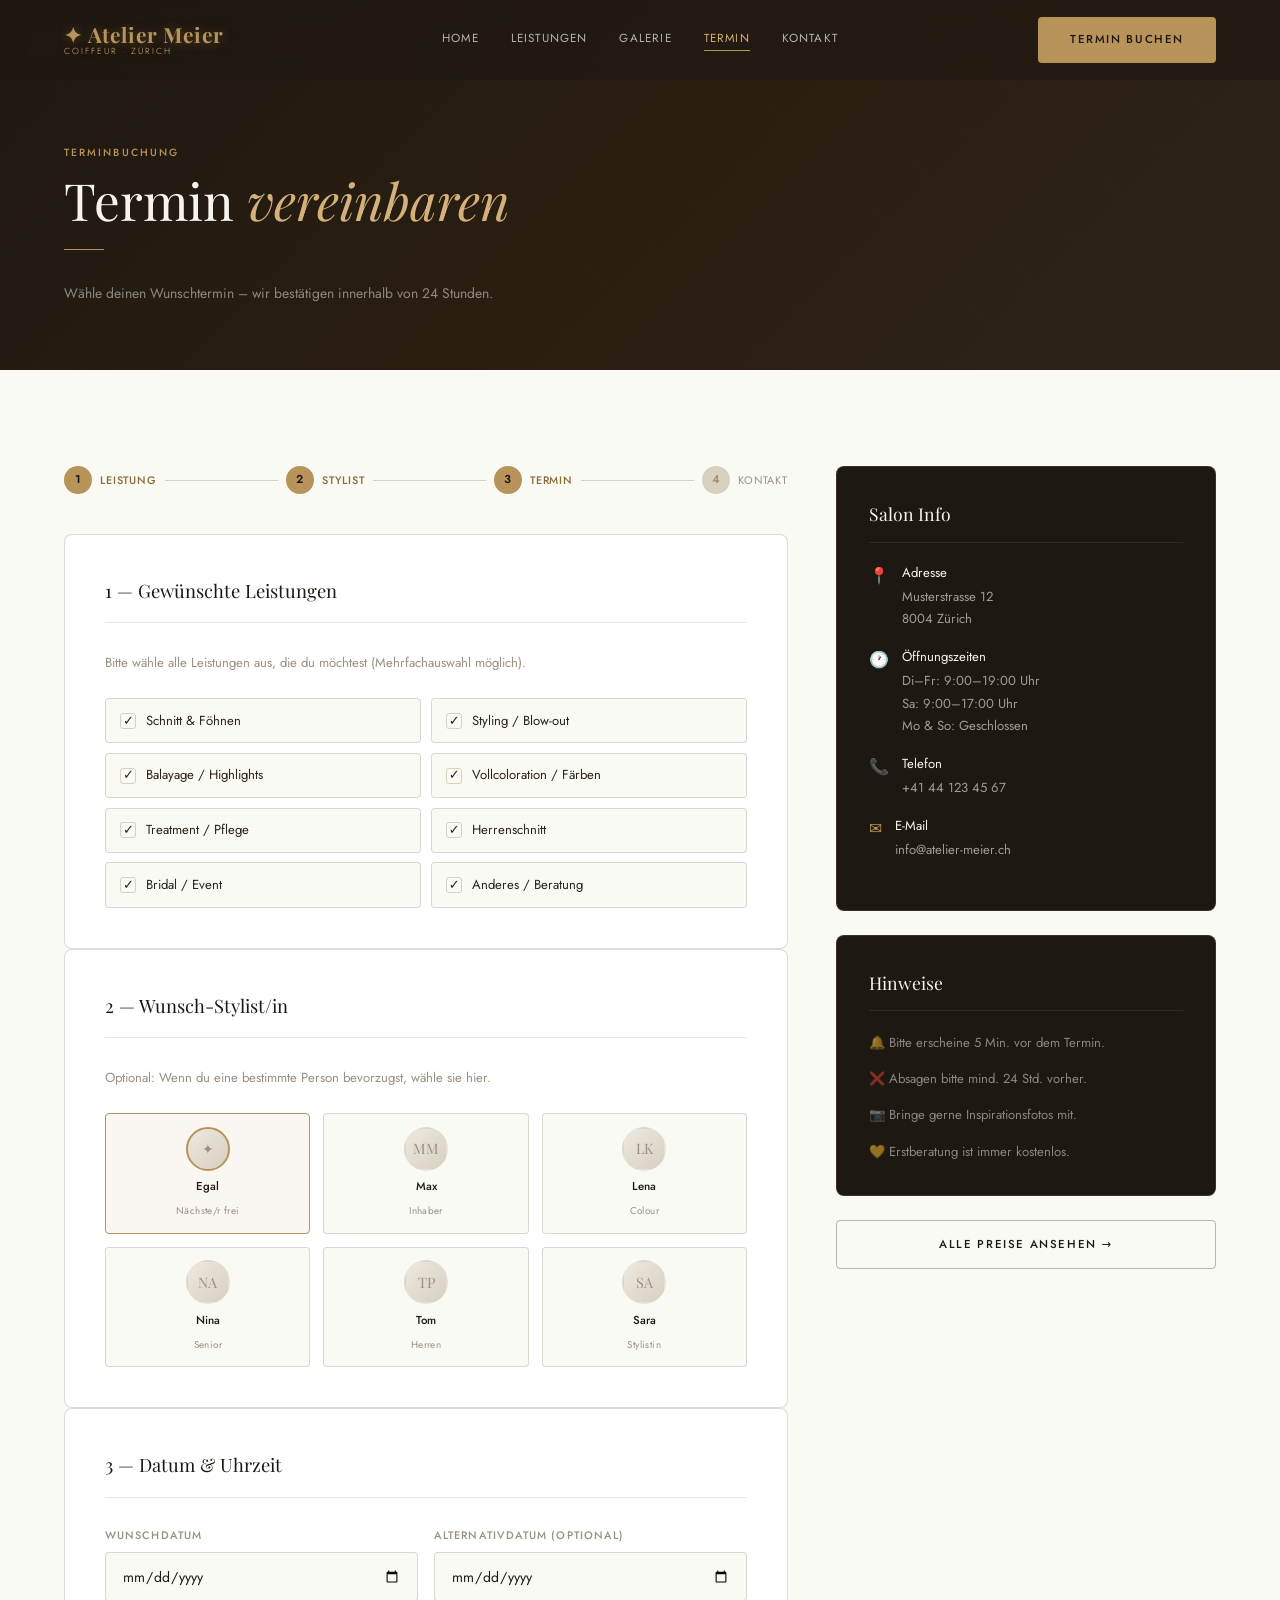
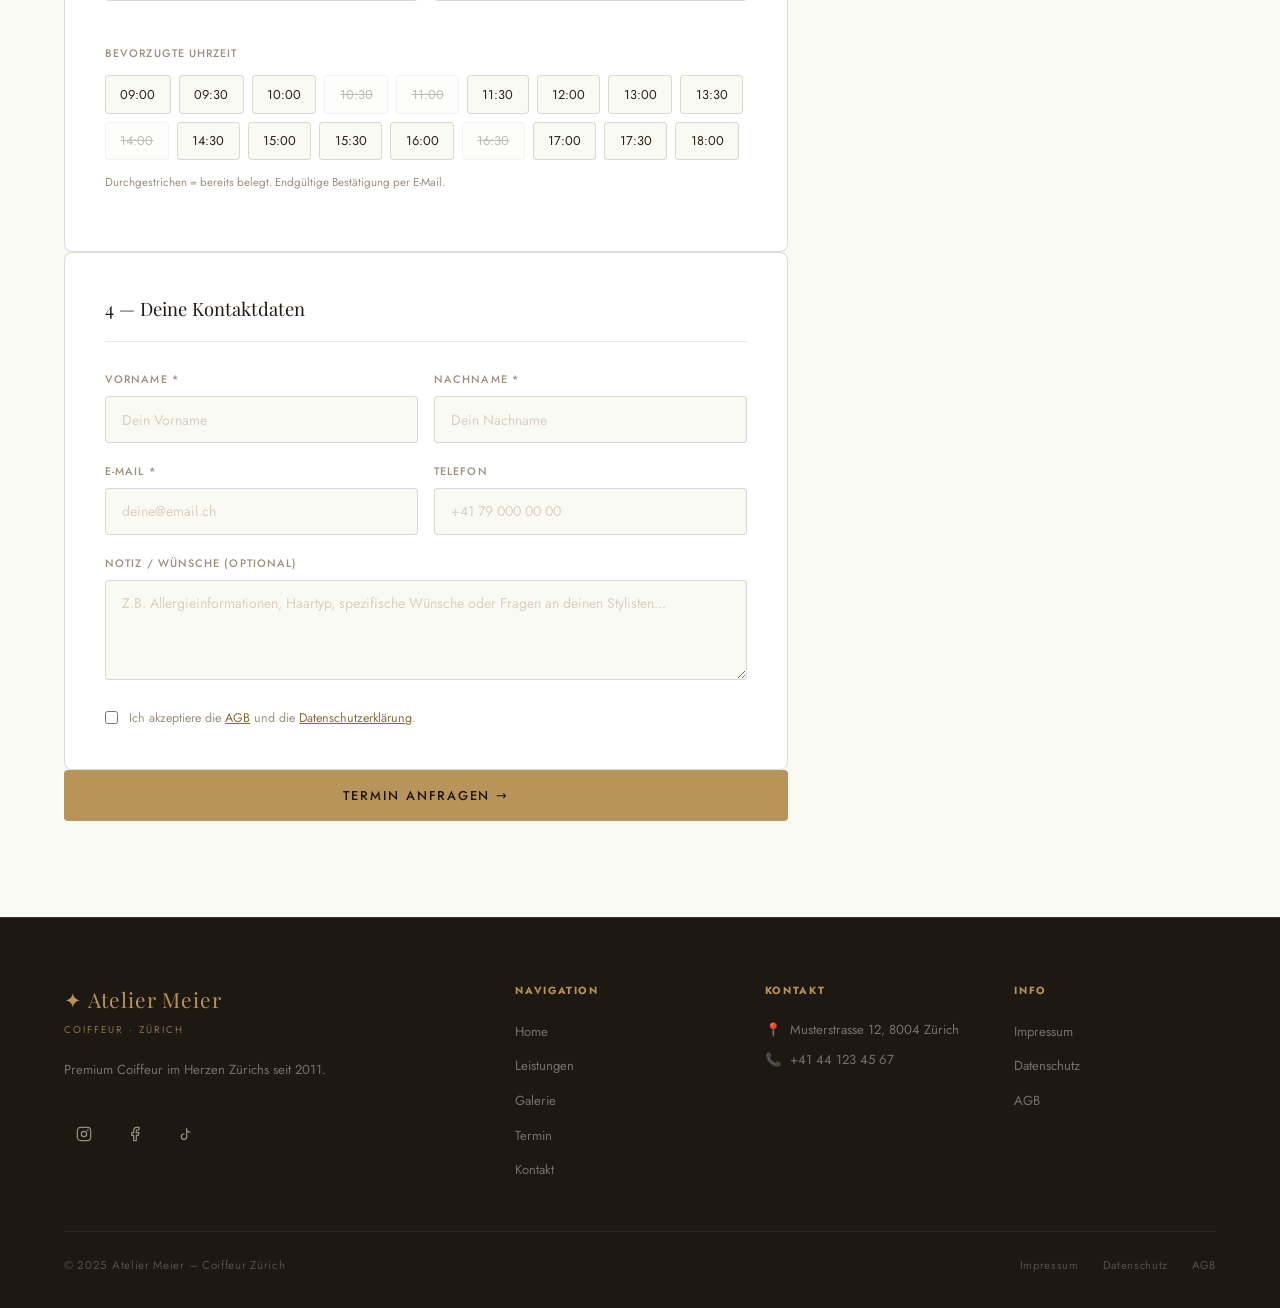
==== buchen.html @ 00f323e2 "Add files via upload" ====
<!DOCTYPE html>
<html lang="de">
<head>
  <meta charset="UTF-8">
  <meta name="viewport" content="width=device-width, initial-scale=1.0">
  <title>Termin buchen — Atelier Meier Zürich</title>
  <link href="https://fonts.googleapis.com/css2?family=Playfair+Display:ital,wght@0,400;0,600;1,400&family=Jost:wght@300;400;500;600&display=swap" rel="stylesheet">
  <link rel="stylesheet" href="style.css">
  <style>
    .page-hero {
      background: linear-gradient(135deg, var(--espresso), #2a1e10, var(--espresso-mid));
      padding: calc(var(--header-h) + 4rem) 5% 4rem;
      position: relative; overflow: hidden;
    }
    .page-hero::before { content:''; position:absolute; inset:0; background:repeating-linear-gradient(45deg,transparent,transparent 60px,rgba(184,147,90,0.02) 61px); }
    .page-hero-content { position:relative; z-index:1; }

    /* Time slots */
    .time-slots { display: flex; flex-wrap: wrap; gap: 0.5rem; }
    .time-slot { position: relative; }
    .time-slot input { position: absolute; opacity: 0; width: 0; }
    .time-slot-label {
      display: block; padding: 0.45rem 0.9rem;
      border: 1px solid var(--border-dark);
      border-radius: var(--radius); cursor: pointer;
      font-size: 0.8rem; color: var(--espresso-mid);
      background: var(--offwhite); transition: all 0.2s;
      font-family: var(--sans);
    }
    .time-slot input:checked + .time-slot-label {
      background: var(--espresso); color: var(--cream); border-color: var(--espresso);
    }
    .time-slot-label:hover { border-color: var(--gold); }
    .time-slot.unavailable .time-slot-label {
      opacity: 0.3; cursor: not-allowed; text-decoration: line-through;
    }

    /* Progress steps */
    .booking-steps {
      display: flex; align-items: center; gap: 0; margin-bottom: 2.5rem;
    }
    .step { display: flex; align-items: center; gap: 0.5rem; }
    .step-num {
      width: 28px; height: 28px; border-radius: 50%;
      background: var(--sand); color: var(--taupe);
      font-size: 0.72rem; font-weight: 600;
      display: flex; align-items: center; justify-content: center;
      font-family: var(--sans); flex-shrink: 0;
      transition: all 0.3s;
    }
    .step.active .step-num { background: var(--gold); color: var(--espresso); }
    .step.done .step-num { background: var(--espresso); color: var(--cream); }
    .step-label { font-size: 0.68rem; letter-spacing: 0.08em; text-transform: uppercase; color: var(--taupe); }
    .step.active .step-label { color: var(--gold-dark); font-weight: 500; }
    .step-line { flex: 1; height: 1px; background: var(--sand); margin: 0 0.5rem; }

    /* Success state */
    #booking-success {
      display: none;
      background: var(--espresso);
      border: 1px solid rgba(184,147,90,0.3);
      border-radius: var(--radius-lg);
      padding: 3rem 2.5rem; text-align: center;
      margin-top: 2rem;
    }
  </style>
</head>
<body>

<header class="header">
  <a href="index.html" class="nav-logo">✦ Atelier Meier<span>Coiffeur · Zürich</span></a>
  <nav class="nav-links">
    <a href="index.html">Home</a>
    <a href="produkte.html">Leistungen</a>
    <a href="galerie.html">Galerie</a>
    <a href="buchen.html" class="active">Termin</a>
    <a href="kontakt.html">Kontakt</a>
  </nav>
  <div class="nav-right">
    <a href="buchen.html" class="btn btn-gold">Termin buchen</a>
    <button class="hamburger"><span></span><span></span><span></span></button>
  </div>
</header>
<nav class="mobile-nav">
  <a href="index.html">Home</a><a href="produkte.html">Leistungen</a>
  <a href="galerie.html">Galerie</a><a href="buchen.html">Termin</a><a href="kontakt.html">Kontakt</a>
</nav>

<!-- Hero -->
<div class="page-hero">
  <div class="page-hero-content">
    <span class="label">Terminbuchung</span>
    <h1 class="section-title light" style="font-size:clamp(2rem,5vw,3.2rem);">Termin <em>vereinbaren</em></h1>
    <div class="divider-gold"></div>
    <p style="color:rgba(247,244,239,0.5);font-size:0.87rem;max-width:440px;">Wähle deinen Wunschtermin – wir bestätigen innerhalb von 24 Stunden.</p>
  </div>
</div>

<section class="section">
  <div class="booking-layout">

    <!-- FORM -->
    <div>
      <!-- Steps -->
      <div class="booking-steps fade-up">
        <div class="step active">
          <span class="step-num">1</span>
          <span class="step-label">Leistung</span>
        </div>
        <div class="step-line"></div>
        <div class="step active">
          <span class="step-num">2</span>
          <span class="step-label">Stylist</span>
        </div>
        <div class="step-line"></div>
        <div class="step active">
          <span class="step-num">3</span>
          <span class="step-label">Termin</span>
        </div>
        <div class="step-line"></div>
        <div class="step">
          <span class="step-num">4</span>
          <span class="step-label">Kontakt</span>
        </div>
      </div>

      <form id="booking-form">

        <!-- 1. Leistung -->
        <div class="booking-form-section fade-up">
          <h3>1 — Gewünschte Leistungen</h3>
          <p style="font-size:0.82rem;color:var(--taupe);margin-bottom:1.5rem;">Bitte wähle alle Leistungen aus, die du möchtest (Mehrfachauswahl möglich).</p>
          <div class="service-checkboxes">
            <div class="service-check-item">
              <input type="checkbox" id="svc-schnitt" name="service" value="Schnitt & Föhnen">
              <label class="service-check-label" for="svc-schnitt">
                <span class="check-icon">✓</span> Schnitt & Föhnen
              </label>
            </div>
            <div class="service-check-item">
              <input type="checkbox" id="svc-styling" name="service" value="Styling">
              <label class="service-check-label" for="svc-styling">
                <span class="check-icon">✓</span> Styling / Blow-out
              </label>
            </div>
            <div class="service-check-item">
              <input type="checkbox" id="svc-balayage" name="service" value="Balayage">
              <label class="service-check-label" for="svc-balayage">
                <span class="check-icon">✓</span> Balayage / Highlights
              </label>
            </div>
            <div class="service-check-item">
              <input type="checkbox" id="svc-farben" name="service" value="Färben">
              <label class="service-check-label" for="svc-farben">
                <span class="check-icon">✓</span> Vollcoloration / Färben
              </label>
            </div>
            <div class="service-check-item">
              <input type="checkbox" id="svc-treatment" name="service" value="Treatment">
              <label class="service-check-label" for="svc-treatment">
                <span class="check-icon">✓</span> Treatment / Pflege
              </label>
            </div>
            <div class="service-check-item">
              <input type="checkbox" id="svc-herren" name="service" value="Herrenschnitt">
              <label class="service-check-label" for="svc-herren">
                <span class="check-icon">✓</span> Herrenschnitt
              </label>
            </div>
            <div class="service-check-item">
              <input type="checkbox" id="svc-bridal" name="service" value="Bridal">
              <label class="service-check-label" for="svc-bridal">
                <span class="check-icon">✓</span> Bridal / Event
              </label>
            </div>
            <div class="service-check-item">
              <input type="checkbox" id="svc-other" name="service" value="Anderes">
              <label class="service-check-label" for="svc-other">
                <span class="check-icon">✓</span> Anderes / Beratung
              </label>
            </div>
          </div>
        </div>

        <!-- 2. Stylist -->
        <div class="booking-form-section fade-up">
          <h3>2 — Wunsch-Stylist/in</h3>
          <p style="font-size:0.82rem;color:var(--taupe);margin-bottom:1.5rem;">Optional: Wenn du eine bestimmte Person bevorzugst, wähle sie hier.</p>
          <div class="stylist-grid">
            <div class="stylist-pick">
              <input type="radio" name="stylist" id="sty-any" value="Egal" checked>
              <label class="stylist-pick-label" for="sty-any">
                <div class="stylist-pick-av">✦</div>
                <span class="stylist-pick-name">Egal</span>
                <span class="stylist-pick-spec">Nächste/r frei</span>
              </label>
            </div>
            <div class="stylist-pick">
              <input type="radio" name="stylist" id="sty-max" value="Max Mustermann">
              <label class="stylist-pick-label" for="sty-max">
                <div class="stylist-pick-av">MM</div>
                <span class="stylist-pick-name">Max</span>
                <span class="stylist-pick-spec">Inhaber</span>
              </label>
            </div>
            <div class="stylist-pick">
              <input type="radio" name="stylist" id="sty-lena" value="Lena Koch">
              <label class="stylist-pick-label" for="sty-lena">
                <div class="stylist-pick-av">LK</div>
                <span class="stylist-pick-name">Lena</span>
                <span class="stylist-pick-spec">Colour</span>
              </label>
            </div>
            <div class="stylist-pick">
              <input type="radio" name="stylist" id="sty-nina" value="Nina Ammann">
              <label class="stylist-pick-label" for="sty-nina">
                <div class="stylist-pick-av">NA</div>
                <span class="stylist-pick-name">Nina</span>
                <span class="stylist-pick-spec">Senior</span>
              </label>
            </div>
            <div class="stylist-pick">
              <input type="radio" name="stylist" id="sty-tom" value="Tom Pfister">
              <label class="stylist-pick-label" for="sty-tom">
                <div class="stylist-pick-av">TP</div>
                <span class="stylist-pick-name">Tom</span>
                <span class="stylist-pick-spec">Herren</span>
              </label>
            </div>
            <div class="stylist-pick">
              <input type="radio" name="stylist" id="sty-sara" value="Sara Aslan">
              <label class="stylist-pick-label" for="sty-sara">
                <div class="stylist-pick-av">SA</div>
                <span class="stylist-pick-name">Sara</span>
                <span class="stylist-pick-spec">Stylistin</span>
              </label>
            </div>
          </div>
        </div>

        <!-- 3. Datum & Zeit -->
        <div class="booking-form-section fade-up">
          <h3>3 — Datum & Uhrzeit</h3>
          <div class="form-row" style="margin-bottom:1.5rem;">
            <div class="form-group">
              <label class="form-label">Wunschdatum</label>
              <input type="date" class="form-input" id="booking-date" name="date" required>
            </div>
            <div class="form-group">
              <label class="form-label">Alternativdatum (optional)</label>
              <input type="date" class="form-input" name="date-alt">
            </div>
          </div>
          <div class="form-group">
            <label class="form-label" style="margin-bottom:0.8rem;">Bevorzugte Uhrzeit</label>
            <div class="time-slots">
              <div class="time-slot"><input type="radio" name="time" id="t1" value="09:00"><label class="time-slot-label" for="t1">09:00</label></div>
              <div class="time-slot"><input type="radio" name="time" id="t2" value="09:30"><label class="time-slot-label" for="t2">09:30</label></div>
              <div class="time-slot"><input type="radio" name="time" id="t3" value="10:00"><label class="time-slot-label" for="t3">10:00</label></div>
              <div class="time-slot unavailable"><input type="radio" name="time" id="t4" value="10:30" disabled><label class="time-slot-label" for="t4">10:30</label></div>
              <div class="time-slot unavailable"><input type="radio" name="time" id="t5" value="11:00" disabled><label class="time-slot-label" for="t5">11:00</label></div>
              <div class="time-slot"><input type="radio" name="time" id="t6" value="11:30"><label class="time-slot-label" for="t6">11:30</label></div>
              <div class="time-slot"><input type="radio" name="time" id="t7" value="12:00"><label class="time-slot-label" for="t7">12:00</label></div>
              <div class="time-slot"><input type="radio" name="time" id="t8" value="13:00"><label class="time-slot-label" for="t8">13:00</label></div>
              <div class="time-slot"><input type="radio" name="time" id="t9" value="13:30"><label class="time-slot-label" for="t9">13:30</label></div>
              <div class="time-slot unavailable"><input type="radio" name="time" id="t10" value="14:00" disabled><label class="time-slot-label" for="t10">14:00</label></div>
              <div class="time-slot"><input type="radio" name="time" id="t11" value="14:30"><label class="time-slot-label" for="t11">14:30</label></div>
              <div class="time-slot"><input type="radio" name="time" id="t12" value="15:00"><label class="time-slot-label" for="t12">15:00</label></div>
              <div class="time-slot"><input type="radio" name="time" id="t13" value="15:30"><label class="time-slot-label" for="t13">15:30</label></div>
              <div class="time-slot"><input type="radio" name="time" id="t14" value="16:00"><label class="time-slot-label" for="t14">16:00</label></div>
              <div class="time-slot unavailable"><input type="radio" name="time" id="t15" value="16:30" disabled><label class="time-slot-label" for="t15">16:30</label></div>
              <div class="time-slot"><input type="radio" name="time" id="t16" value="17:00"><label class="time-slot-label" for="t16">17:00</label></div>
              <div class="time-slot"><input type="radio" name="time" id="t17" value="17:30"><label class="time-slot-label" for="t17">17:30</label></div>
              <div class="time-slot"><input type="radio" name="time" id="t18" value="18:00"><label class="time-slot-label" for="t18">18:00</label></div>
            </div>
            <p style="font-size:0.72rem;color:var(--taupe);margin-top:0.8rem;">Durchgestrichen = bereits belegt. Endgültige Bestätigung per E-Mail.</p>
          </div>
        </div>

        <!-- 4. Kontakt -->
        <div class="booking-form-section fade-up">
          <h3>4 — Deine Kontaktdaten</h3>
          <div class="form-row">
            <div class="form-group">
              <label class="form-label">Vorname *</label>
              <input type="text" class="form-input" name="firstname" placeholder="Dein Vorname" required>
            </div>
            <div class="form-group">
              <label class="form-label">Nachname *</label>
              <input type="text" class="form-input" name="lastname" placeholder="Dein Nachname" required>
            </div>
          </div>
          <div class="form-row">
            <div class="form-group">
              <label class="form-label">E-Mail *</label>
              <input type="email" class="form-input" id="checkout-email" name="email" placeholder="deine@email.ch" required>
            </div>
            <div class="form-group">
              <label class="form-label">Telefon</label>
              <input type="tel" class="form-input" name="phone" placeholder="+41 79 000 00 00">
            </div>
          </div>
          <div class="form-group">
            <label class="form-label">Notiz / Wünsche (optional)</label>
            <textarea class="form-textarea" name="note" placeholder="Z.B. Allergieinformationen, Haartyp, spezifische Wünsche oder Fragen an deinen Stylisten..."></textarea>
          </div>
          <div style="display:flex;align-items:flex-start;gap:0.7rem;margin-top:0.5rem;">
            <input type="checkbox" id="agb" name="agb" style="margin-top:3px;accent-color:var(--gold);flex-shrink:0;" required>
            <label for="agb" style="font-size:0.78rem;color:var(--taupe);cursor:pointer;">Ich akzeptiere die <a href="#" style="color:var(--gold-dark);text-decoration:underline;">AGB</a> und die <a href="#" style="color:var(--gold-dark);text-decoration:underline;">Datenschutzerklärung</a>.</label>
          </div>
        </div>

        <button type="submit" class="btn btn-gold" style="width:100%;justify-content:center;padding:1rem;font-size:0.8rem;border-radius:var(--radius);">
          Termin anfragen →
        </button>

      </form>

      <!-- Success -->
      <div id="booking-success">
        <div style="font-size:2.5rem;margin-bottom:1.2rem;color:var(--gold);">✦</div>
        <h3 style="font-family:var(--serif);font-size:1.5rem;color:var(--cream);font-weight:400;margin-bottom:0.8rem;">Anfrage gesendet!</h3>
        <p style="font-size:0.88rem;color:rgba(247,244,239,0.55);line-height:1.8;max-width:420px;margin:0 auto 1.5rem;">Vielen Dank für deine Terminanfrage. Wir melden uns innerhalb von 24 Stunden per E-Mail mit einer Bestätigung.</p>
        <a href="index.html" class="btn btn-gold" style="margin:0 auto;">Zurück zur Startseite</a>
      </div>
    </div>

    <!-- SIDEBAR -->
    <div class="booking-sidebar">
      <div class="booking-info-card">
        <h4>Salon Info</h4>
        <div class="info-row">
          <span class="info-row-icon">📍</span>
          <div class="info-row-text">
            <strong>Adresse</strong>
            Musterstrasse 12<br>8004 Zürich
          </div>
        </div>
        <div class="info-row">
          <span class="info-row-icon">🕐</span>
          <div class="info-row-text">
            <strong>Öffnungszeiten</strong>
            Di–Fr: 9:00–19:00 Uhr<br>
            Sa: 9:00–17:00 Uhr<br>
            Mo & So: Geschlossen
          </div>
        </div>
        <div class="info-row">
          <span class="info-row-icon">📞</span>
          <div class="info-row-text">
            <strong>Telefon</strong>
            +41 44 123 45 67
          </div>
        </div>
        <div class="info-row">
          <span class="info-row-icon">✉</span>
          <div class="info-row-text">
            <strong>E-Mail</strong>
            info@atelier-meier.ch
          </div>
        </div>
      </div>

      <div class="booking-info-card">
        <h4>Hinweise</h4>
        <div style="font-size:0.82rem;color:rgba(247,244,239,0.5);line-height:1.8;display:flex;flex-direction:column;gap:0.8rem;">
          <div>🔔 Bitte erscheine 5 Min. vor dem Termin.</div>
          <div>❌ Absagen bitte mind. 24 Std. vorher.</div>
          <div>📷 Bringe gerne Inspirationsfotos mit.</div>
          <div>💛 Erstberatung ist immer kostenlos.</div>
        </div>
      </div>

      <a href="produkte.html" class="btn btn-outline-dark" style="width:100%;justify-content:center;">Alle Preise ansehen →</a>
    </div>
  </div>
</section>

<footer class="footer">
  <div class="footer-grid">
    <div class="footer-brand">
      <span class="footer-brand-name">✦ Atelier Meier</span>
      <span class="footer-brand-sub">Coiffeur · Zürich</span>
      <p>Premium Coiffeur im Herzen Zürichs seit 2011.</p>
      <div class="social-row">
        <a href="https://www.instagram.com/" target="_blank" rel="noopener" aria-label="Instagram" class="social-icon-btn"><svg viewBox="0 0 24 24" stroke="currentColor" fill="none" stroke-width="1.8" stroke-linecap="round" stroke-linejoin="round" width="16" height="16"><rect x="2" y="2" width="20" height="20" rx="5"/><circle cx="12" cy="12" r="4"/><circle cx="17.5" cy="6.5" r="0.5" fill="currentColor"/></svg></a>
        <a href="https://www.facebook.com/" target="_blank" rel="noopener" aria-label="Facebook" class="social-icon-btn"><svg viewBox="0 0 24 24" stroke="currentColor" fill="none" stroke-width="1.8" stroke-linecap="round" stroke-linejoin="round" width="16" height="16"><path d="M18 2h-3a5 5 0 0 0-5 5v3H7v4h3v8h4v-8h3l1-4h-4V7a1 1 0 0 1 1-1h3z"/></svg></a>
        <a href="https://www.tiktok.com/" target="_blank" rel="noopener" aria-label="TikTok" class="social-icon-btn"><svg viewBox="0 0 24 24" stroke="currentColor" fill="none" stroke-width="1.8" stroke-linecap="round" stroke-linejoin="round" width="16" height="16"><path d="M9 12a4 4 0 1 0 4 4V4a5 5 0 0 0 5 5"/></svg></a>
      </div>
    </div>
    <div class="footer-col"><h4>Navigation</h4><ul><li><a href="index.html">Home</a></li><li><a href="produkte.html">Leistungen</a></li><li><a href="galerie.html">Galerie</a></li><li><a href="buchen.html">Termin</a></li><li><a href="kontakt.html">Kontakt</a></li></ul></div>
    <div class="footer-col"><h4>Kontakt</h4><div class="footer-contact-line"><span>📍</span><span>Musterstrasse 12, 8004 Zürich</span></div><div class="footer-contact-line"><span>📞</span><span>+41 44 123 45 67</span></div></div>
    <div class="footer-col"><h4>Info</h4><ul><li><a href="#">Impressum</a></li><li><a href="#">Datenschutz</a></li><li><a href="#">AGB</a></li></ul></div>
  </div>
  <div class="footer-bottom">
    <p>© 2025 Atelier Meier – Coiffeur Zürich</p>
    <div class="footer-bottom-links"><a href="#">Impressum</a><a href="#">Datenschutz</a><a href="#">AGB</a></div>
  </div>
</footer>

<script src="script.js"></script>
</body>
</html>
---- style.css ----
/* ============================================================
   COIFFEUR ZÜRICH — style.css
   Farben & Werte im :root ändern!
   ============================================================ */

:root {
  /* ── FARBEN ── */
  --cream:        #F7F4EF;
  --cream-dark:   #EDE8DF;
  --sand:         #D8D0C0;
  --taupe:        #9A9080;
  --espresso:     #1E1812;
  --espresso-mid: #2C2318;
  --gold:         #B8935A;
  --gold-light:   #D4B07A;
  --gold-dark:    #8A6B38;
  --offwhite:     #FAFAF5;
  --white:        #FFFFFF;
  --black:        #111111;

  /* ── TYPOGRAFIE ── */
  --serif:        'Playfair Display', Georgia, serif;
  --sans:         'Jost', system-ui, sans-serif;
  --script:       'Cormorant Garamond', Georgia, serif;

  /* ── LAYOUT ── */
  --header-h:     80px;
  --radius:       4px;
  --radius-lg:    8px;
  --transition:   0.3s ease;

  /* ── BORDER ── */
  --border-light: rgba(255,255,255,0.18);
  --border-dark:  rgba(30,24,18,0.15);
  --border-gold:  rgba(184,147,90,0.4);
}

/* ── RESET ── */
*, *::before, *::after { box-sizing: border-box; margin: 0; padding: 0; }
html { scroll-behavior: smooth; font-size: 16px; }
body {
  background: var(--offwhite);
  color: var(--espresso);
  font-family: var(--sans);
  font-size: 0.95rem;
  line-height: 1.7;
  overflow-x: hidden;
}
a { color: inherit; text-decoration: none; }
img { max-width: 100%; display: block; object-fit: cover; }
button { cursor: pointer; font-family: var(--sans); border: none; }
ul { list-style: none; }

/* ── SCROLLBAR ── */
::-webkit-scrollbar { width: 5px; }
::-webkit-scrollbar-track { background: var(--cream); }
::-webkit-scrollbar-thumb { background: var(--gold); }

/* ============================================================
   TYPOGRAPHY HELPERS
   ============================================================ */
.label {
  font-size: 0.65rem;
  letter-spacing: 0.2em;
  text-transform: uppercase;
  font-weight: 500;
  color: var(--gold);
  display: block;
  margin-bottom: 0.6rem;
}
.section-title {
  font-family: var(--serif);
  font-size: clamp(1.9rem, 4vw, 3rem);
  font-weight: 400;
  line-height: 1.15;
  color: var(--espresso);
  margin-bottom: 1rem;
}
.section-title em { font-style: italic; color: var(--gold-dark); }
.section-title.light { color: var(--cream); }
.section-title.light em { color: var(--gold-light); }
.divider-gold {
  width: 40px; height: 1px;
  background: var(--gold);
  margin: 1.2rem 0 2rem;
}
.divider-gold.center { margin: 1.2rem auto 2rem; }

/* ============================================================
   BUTTONS
   ============================================================ */
.btn {
  display: inline-flex; align-items: center; gap: 0.5rem;
  font-family: var(--sans); font-size: 0.72rem;
  letter-spacing: 0.14em; text-transform: uppercase;
  font-weight: 500; padding: 0.85rem 2rem;
  border-radius: var(--radius);
  transition: all var(--transition); cursor: pointer;
}
.btn-gold {
  background: var(--gold); color: var(--espresso); border: none;
}
.btn-gold:hover { background: var(--gold-light); transform: translateY(-2px); box-shadow: 0 8px 24px rgba(184,147,90,0.3); }

.btn-outline-light {
  background: transparent; color: var(--cream);
  border: 1px solid var(--border-light);
}
.btn-outline-light:hover { border-color: var(--gold-light); color: var(--gold-light); }

.btn-outline-dark {
  background: transparent; color: var(--espresso);
  border: 1px solid rgba(30,24,18,0.3);
}
.btn-outline-dark:hover { border-color: var(--gold); color: var(--gold-dark); }

.btn-dark {
  background: var(--espresso); color: var(--cream); border: none;
}
.btn-dark:hover { background: var(--espresso-mid); transform: translateY(-2px); }

/* ============================================================
   HEADER / NAV
   ============================================================ */
.header {
  position: fixed; top: 0; left: 0; right: 0;
  height: var(--header-h);
  z-index: 1000;
  display: flex; align-items: center; justify-content: space-between;
  padding: 0 5%;
  transition: background 0.4s, box-shadow 0.4s;
}
.header.scrolled {
  background: rgba(250,250,245,0.96);
  backdrop-filter: blur(16px);
  box-shadow: 0 1px 0 var(--border-dark);
}
.header.dark-bg { background: rgba(30,24,18,0.6); backdrop-filter: blur(12px); }
.header.dark-bg.scrolled { background: rgba(20,16,10,0.96); }

.nav-logo {
  font-family: var(--serif);
  font-size: 1.3rem;
  font-weight: 700;
  color: var(--gold);
  letter-spacing: 0.04em;
  line-height: 1;
  text-shadow: 0 1px 12px rgba(184,147,90,0.4);
  flex-shrink: 0;
}
.nav-logo span { display: block; font-size: 0.55rem; letter-spacing: 0.22em; text-transform: uppercase; color: var(--gold-light); font-family: var(--sans); font-weight: 300; margin-top: 2px; }

.nav-links {
  display: flex; align-items: center; gap: 2rem;
  position: absolute; left: 50%; transform: translateX(-50%);
}
.nav-links a {
  font-size: 0.73rem; letter-spacing: 0.1em; text-transform: uppercase;
  color: var(--cream); opacity: 0.7;
  transition: opacity 0.2s, color 0.2s;
  position: relative; padding-bottom: 3px;
}
.nav-links a::after {
  content: ''; position: absolute; bottom: 0; left: 0;
  width: 0; height: 1px; background: var(--gold);
  transition: width 0.3s;
}
.nav-links a:hover, .nav-links a.active { opacity: 1; color: var(--gold-light); }
.nav-links a:hover::after, .nav-links a.active::after { width: 100%; }
.header.scrolled .nav-links a { color: var(--espresso); }
.header.scrolled .nav-links a:hover { color: var(--gold-dark); }

.nav-right { display: flex; align-items: center; gap: 0.8rem; flex-shrink: 0; }

.hamburger {
  display: none; flex-direction: column; gap: 5px;
  background: none; border: none; padding: 4px; cursor: pointer;
}
.hamburger span { display: block; width: 22px; height: 1.5px; background: var(--cream); border-radius: 2px; transition: all 0.3s; }
.header.scrolled .hamburger span { background: var(--espresso); }

/* Mobile nav */
.mobile-nav {
  display: none;
  position: fixed; top: var(--header-h); left: 0; right: 0;
  background: rgba(20,16,10,0.98);
  backdrop-filter: blur(20px);
  padding: 2rem 5%;
  z-index: 999;
  border-bottom: 1px solid var(--border-gold);
}
.mobile-nav.open { display: flex; flex-direction: column; gap: 1.2rem; }
.mobile-nav a { font-size: 1rem; letter-spacing: 0.08em; color: var(--cream); opacity: 0.8; padding: 0.4rem 0; border-bottom: 1px solid rgba(255,255,255,0.06); }
.mobile-nav a:hover { color: var(--gold-light); opacity: 1; }

/* ============================================================
   HERO
   ============================================================ */
.hero {
  position: relative; min-height: 100vh;
  display: flex; align-items: center;
  overflow: hidden;
}
.hero-bg {
  position: absolute; inset: 0;
  background: linear-gradient(135deg, #0d0a06 0%, #2a1e10 40%, #1a1208 100%);
}
/* Simulated hero image with gradient texture */
.hero-bg::before {
  content: '';
  position: absolute; inset: 0;
  background:
    radial-gradient(ellipse 80% 60% at 70% 50%, rgba(184,147,90,0.08) 0%, transparent 60%),
    repeating-linear-gradient(45deg, transparent, transparent 60px, rgba(184,147,90,0.015) 61px),
    repeating-linear-gradient(-45deg, transparent, transparent 60px, rgba(255,255,255,0.01) 61px);
}
.hero-bg::after {
  content: '';
  position: absolute; inset: 0;
  background: linear-gradient(to right, rgba(13,10,6,0.92) 45%, rgba(13,10,6,0.3) 100%);
}
.hero-img-accent {
  position: absolute; right: 0; top: 0; bottom: 0; width: 55%;
  background: linear-gradient(160deg, #2a1e10 0%, #3d2b18 50%, #1a1208 100%);
  clip-path: polygon(8% 0, 100% 0, 100% 100%, 0% 100%);
  opacity: 0.6;
}
.hero-img-placeholder {
  position: absolute; right: 5%; top: 50%; transform: translateY(-50%);
  width: 38%; aspect-ratio: 3/4;
  border: 1px solid var(--border-gold);
  display: flex; align-items: center; justify-content: center;
  flex-direction: column; gap: 0.8rem;
  color: rgba(184,147,90,0.4);
  font-family: var(--serif); font-size: 0.8rem;
  letter-spacing: 0.08em;
  font-style: italic;
}
.hero-img-placeholder::before {
  content: '';
  position: absolute; inset: 8px;
  border: 1px solid rgba(184,147,90,0.12);
}

.hero-content {
  position: relative; z-index: 2;
  padding: calc(var(--header-h) + 2rem) 5% 5rem;
  max-width: 640px;
}
.hero-eyebrow {
  display: inline-flex; align-items: center; gap: 0.8rem;
  font-size: 0.65rem; letter-spacing: 0.2em; text-transform: uppercase;
  color: var(--gold); margin-bottom: 1.8rem;
}
.hero-eyebrow::before { content: ''; width: 30px; height: 1px; background: var(--gold); }
.hero h1 {
  font-family: var(--serif); font-size: clamp(2.8rem, 6vw, 5rem);
  color: var(--cream); font-weight: 400; line-height: 1.08;
  margin-bottom: 1.2rem;
}
.hero h1 em { font-style: italic; color: var(--gold-light); display: block; }
.hero-sub {
  font-size: 0.9rem; color: rgba(247,244,239,0.55);
  max-width: 420px; margin-bottom: 2.5rem; line-height: 1.8;
  font-weight: 300;
}
.hero-ctas { display: flex; gap: 1rem; flex-wrap: wrap; margin-bottom: 3.5rem; }
.hero-bar {
  display: flex; gap: 3rem; padding-top: 2.5rem;
  border-top: 1px solid rgba(255,255,255,0.08);
}
.hero-stat-num {
  font-family: var(--serif); font-size: 2rem; color: var(--cream);
  display: block; line-height: 1;
}
.hero-stat-label {
  font-size: 0.65rem; letter-spacing: 0.14em; text-transform: uppercase;
  color: rgba(247,244,239,0.35); margin-top: 0.3rem; display: block;
}

/* Scroll indicator */
.scroll-hint {
  position: absolute; bottom: 2.5rem; left: 50%; transform: translateX(-50%);
  display: flex; flex-direction: column; align-items: center; gap: 0.5rem;
  color: rgba(247,244,239,0.25); font-size: 0.62rem; letter-spacing: 0.16em;
  text-transform: uppercase; z-index: 2;
}
.scroll-line { width: 1px; height: 44px; background: linear-gradient(to bottom, rgba(184,147,90,0.6), transparent); }

/* ============================================================
   SECTION WRAPPER
   ============================================================ */
.section { padding: 6rem 5%; }
.section.bg-cream { background: var(--cream); }
.section.bg-dark { background: var(--espresso); }
.section.bg-espresso-mid { background: var(--espresso-mid); }

/* ============================================================
   BESTSELLER / BEFORE-AFTER
   ============================================================ */
.bestseller-grid {
  display: grid;
  grid-template-columns: repeat(auto-fill, minmax(300px, 1fr));
  gap: 2rem;
  margin-top: 3rem;
}
.style-card {
  position: relative; overflow: hidden;
  border-radius: var(--radius-lg);
  cursor: pointer;
  border: 1px solid var(--border-dark);
}
.style-card:hover { box-shadow: 0 20px 60px rgba(0,0,0,0.2); }
.style-card-img {
  aspect-ratio: 3/4;
  position: relative; overflow: hidden;
}
/* Before/After effect */
.before-after {
  position: relative; overflow: hidden;
  aspect-ratio: 3/4;
}
.after-layer {
  position: absolute; inset: 0;
  background: linear-gradient(160deg, #2a1e10, #3d2b18, #1a1208);
  display: flex; align-items: center; justify-content: center;
  transition: opacity 0.5s ease;
}
.before-layer {
  position: absolute; inset: 0;
  background: linear-gradient(160deg, #c8bfb2, #ddd8d0, #b0a898);
  display: flex; align-items: center; justify-content: center;
  opacity: 0;
  transition: opacity 0.5s ease;
}
.style-card:hover .before-layer { opacity: 1; }
.style-card:hover .after-layer { opacity: 0; }
.ba-label {
  position: absolute; top: 0.75rem;
  font-size: 0.6rem; letter-spacing: 0.14em; text-transform: uppercase;
  padding: 0.25rem 0.65rem; font-weight: 600;
}
.ba-label.after { left: 0.75rem; background: var(--espresso); color: var(--gold-light); }
.ba-label.before { right: 0.75rem; background: var(--cream); color: var(--espresso); opacity: 0; transition: opacity 0.4s; }
.style-card:hover .ba-label.before { opacity: 1; }
.style-card:hover .ba-label.after { opacity: 0; }
.ba-img-text { font-family: var(--serif); font-size: 0.75rem; letter-spacing: 0.08em; font-style: italic; text-align: center; padding: 1rem; }
.after-layer .ba-img-text { color: rgba(184,147,90,0.5); }
.before-layer .ba-img-text { color: rgba(30,24,18,0.4); }

.style-card-body { padding: 1.3rem 1.4rem 1.5rem; background: var(--white); }
.style-badge {
  font-size: 0.6rem; letter-spacing: 0.12em; text-transform: uppercase;
  background: var(--gold); color: var(--espresso);
  padding: 0.18rem 0.65rem; display: inline-block;
  margin-bottom: 0.7rem; font-weight: 600;
  border-radius: var(--radius);
}
.style-name {
  font-family: var(--serif); font-size: 1.1rem; font-weight: 400;
  color: var(--espresso); margin-bottom: 0.4rem;
}
.style-desc { font-size: 0.8rem; color: var(--taupe); line-height: 1.6; margin-bottom: 1rem; }
.style-price {
  font-family: var(--serif); font-size: 1.2rem;
  color: var(--gold-dark); display: block;
}
.hover-hint {
  position: absolute; bottom: 0; left: 0; right: 0;
  padding: 0.6rem; background: var(--espresso);
  text-align: center; font-size: 0.62rem; letter-spacing: 0.12em;
  text-transform: uppercase; color: var(--gold-light);
  transform: translateY(100%); transition: transform 0.3s;
}
.style-card:hover .hover-hint { transform: translateY(0); }

/* ============================================================
   PRODUCT PAGE - CAROUSELS
   ============================================================ */
.carousel-section { margin-bottom: 4rem; }
.carousel-header { display: flex; align-items: flex-end; justify-content: space-between; margin-bottom: 2rem; flex-wrap: wrap; gap: 1rem; }
.carousel-track-wrap { overflow: hidden; }
.carousel-track {
  display: flex; gap: 1.5rem;
  transition: transform 0.5s cubic-bezier(0.4, 0, 0.2, 1);
}
.carousel-card {
  flex: 0 0 280px;
  border-radius: var(--radius-lg);
  overflow: hidden;
  border: 1px solid var(--border-dark);
  background: var(--white);
  transition: transform 0.3s, box-shadow 0.3s;
}
.carousel-card:hover { transform: translateY(-4px); box-shadow: 0 16px 40px rgba(0,0,0,0.12); }
.cc-img {
  aspect-ratio: 4/5; position: relative; overflow: hidden;
}
.cc-after { width: 100%; height: 100%; display: flex; align-items: center; justify-content: center; transition: opacity 0.4s; }
.cc-before {
  position: absolute; inset: 0; opacity: 0;
  display: flex; align-items: center; justify-content: center;
  transition: opacity 0.4s;
}
.carousel-card:hover .cc-before { opacity: 1; }
.carousel-card:hover .cc-after { opacity: 0; }
.cc-body { padding: 1rem 1.2rem 1.3rem; }
.cc-name { font-family: var(--serif); font-size: 1rem; margin-bottom: 0.3rem; }
.cc-desc { font-size: 0.78rem; color: var(--taupe); margin-bottom: 0.7rem; }
.cc-price { font-family: var(--serif); font-size: 1.1rem; color: var(--gold-dark); }
.carousel-nav { display: flex; gap: 0.6rem; margin-top: 1.5rem; justify-content: center; }
.car-btn {
  width: 40px; height: 40px;
  border: 1px solid var(--border-dark);
  background: transparent; border-radius: var(--radius);
  color: var(--espresso); font-size: 1rem;
  display: flex; align-items: center; justify-content: center;
  transition: all 0.2s; cursor: pointer;
}
.car-btn:hover { background: var(--espresso); color: var(--cream); border-color: var(--espresso); }

/* ============================================================
   PRICE TABLE
   ============================================================ */
.price-grid {
  display: grid;
  grid-template-columns: repeat(auto-fit, minmax(260px, 1fr));
  gap: 1.5rem; margin-top: 3rem;
}
.price-card {
  background: var(--white);
  border: 1px solid var(--border-dark);
  border-radius: var(--radius-lg);
  overflow: hidden;
  transition: transform 0.3s, box-shadow 0.3s;
}
.price-card:hover { transform: translateY(-5px); box-shadow: 0 20px 50px rgba(0,0,0,0.1); }
.price-card.featured {
  border-color: var(--gold);
  box-shadow: 0 0 0 1px var(--gold);
}
.price-card-header {
  padding: 1.8rem 1.8rem 1.4rem;
  background: linear-gradient(135deg, var(--espresso) 0%, var(--espresso-mid) 100%);
  position: relative; overflow: hidden;
}
.price-card-header::before {
  content: '';
  position: absolute; top: -20px; right: -20px;
  width: 100px; height: 100px; border-radius: 50%;
  background: rgba(184,147,90,0.08);
}
.price-card.featured .price-card-header { background: linear-gradient(135deg, var(--gold-dark), var(--gold)); }
.price-cat { font-size: 0.62rem; letter-spacing: 0.16em; text-transform: uppercase; color: var(--gold-light); margin-bottom: 0.5rem; display: block; }
.price-card.featured .price-cat { color: rgba(30,24,18,0.7); }
.price-name { font-family: var(--serif); font-size: 1.3rem; color: var(--cream); font-weight: 400; }
.price-card.featured .price-name { color: var(--espresso); }
.price-badge {
  position: absolute; top: 1rem; right: 1rem;
  background: var(--gold-light); color: var(--espresso);
  font-size: 0.58rem; letter-spacing: 0.1em; text-transform: uppercase;
  padding: 0.22rem 0.6rem; font-weight: 600;
}
.price-card-body { padding: 1.6rem 1.8rem; }
.price-item {
  display: flex; justify-content: space-between; align-items: baseline;
  padding: 0.65rem 0;
  border-bottom: 1px solid var(--cream-dark);
  font-size: 0.86rem;
}
.price-item:last-child { border-bottom: none; }
.price-item-name { color: var(--espresso-mid); }
.price-item-price {
  font-family: var(--serif); font-size: 1rem;
  color: var(--gold-dark); white-space: nowrap; margin-left: 1rem;
}
.price-item-desc { font-size: 0.7rem; color: var(--taupe); display: block; margin-top: 1px; }

/* ============================================================
   ABOUT
   ============================================================ */
.about-layout {
  display: grid;
  grid-template-columns: 1fr 1fr;
  gap: 0; min-height: 70vh;
}
.about-visual {
  background: linear-gradient(160deg, #1a1208, #2a1e10, #0d0a06);
  position: relative; overflow: hidden;
  display: flex; align-items: flex-end;
}
.about-circles { position: absolute; inset: 0; display: flex; align-items: center; justify-content: center; }
.about-circle { border: 1px solid rgba(184,147,90,0.15); border-radius: 50%; position: absolute; }
.about-person {
  position: absolute; bottom: 0; left: 50%; transform: translateX(-50%);
  width: 70%; aspect-ratio: 2/3;
  background: linear-gradient(to top, rgba(184,147,90,0.1), transparent);
  border-top: 1px solid rgba(184,147,90,0.2);
  display: flex; flex-direction: column; align-items: center; justify-content: flex-end;
  padding-bottom: 2rem;
}
.about-quote-visual {
  text-align: center; padding: 2rem;
}
.about-quote-visual blockquote { font-family: var(--serif); font-size: 1.2rem; color: var(--cream); font-style: italic; line-height: 1.5; margin-bottom: 0.8rem; }
.about-quote-visual cite { font-size: 0.65rem; letter-spacing: 0.14em; text-transform: uppercase; color: var(--gold); font-style: normal; }

.about-content { padding: 5rem 5rem; display: flex; flex-direction: column; justify-content: center; }
.about-content p { font-size: 0.88rem; color: var(--taupe); line-height: 1.95; margin-bottom: 1.1rem; }
.team-grid { display: grid; grid-template-columns: repeat(3, 1fr); gap: 1.2rem; margin-top: 2.5rem; padding-top: 2rem; border-top: 1px solid var(--cream-dark); }
.team-card { text-align: center; }
.team-avatar {
  width: 64px; height: 64px; border-radius: 50%;
  background: linear-gradient(135deg, var(--cream-dark), var(--sand));
  margin: 0 auto 0.7rem;
  display: flex; align-items: center; justify-content: center;
  font-family: var(--serif); font-size: 1.1rem; color: var(--taupe);
  border: 2px solid var(--cream-dark);
  transition: border-color 0.3s;
}
.team-card:hover .team-avatar { border-color: var(--gold); }
.team-name { font-family: var(--serif); font-size: 0.88rem; color: var(--espresso); margin-bottom: 0.2rem; }
.team-role { font-size: 0.65rem; letter-spacing: 0.1em; text-transform: uppercase; color: var(--taupe); }

/* ============================================================
   GALLERY
   ============================================================ */
.gallery-masonry {
  columns: 3; column-gap: 1rem;
  margin-top: 3rem;
}
.gallery-item {
  break-inside: avoid; margin-bottom: 1rem;
  position: relative; overflow: hidden;
  border-radius: var(--radius);
  cursor: pointer;
  border: 1px solid var(--border-dark);
}
.gallery-item-img {
  width: 100%; display: block;
  transition: transform 0.5s ease;
}
.gallery-item:hover .gallery-item-img { transform: scale(1.05); }
.gallery-item-overlay {
  position: absolute; inset: 0;
  background: rgba(30,24,18,0);
  display: flex; align-items: center; justify-content: center;
  transition: background 0.3s;
}
.gallery-item:hover .gallery-item-overlay { background: rgba(30,24,18,0.45); }
.gallery-item-tag {
  font-size: 0.65rem; letter-spacing: 0.14em; text-transform: uppercase;
  color: var(--cream); opacity: 0; transition: opacity 0.3s;
  background: rgba(184,147,90,0.8); padding: 0.3rem 0.8rem;
  border-radius: var(--radius);
}
.gallery-item:hover .gallery-item-tag { opacity: 1; }
/* Gallery placeholder colors */
.gal-1 { background: linear-gradient(135deg, #2a1e10, #1a1208); aspect-ratio: 2/3; }
.gal-2 { background: linear-gradient(135deg, #d8d0c0, #c8bfb2); aspect-ratio: 4/5; }
.gal-3 { background: linear-gradient(135deg, #3d2b18, #2a1e10); aspect-ratio: 3/4; }
.gal-4 { background: linear-gradient(135deg, #ede8df, #d8d0c0); aspect-ratio: 1; }
.gal-5 { background: linear-gradient(135deg, #1a1208, #2a1e10); aspect-ratio: 5/6; }
.gal-6 { background: linear-gradient(135deg, #c8bfb2, #b0a898); aspect-ratio: 3/2; }
.gal-7 { background: linear-gradient(135deg, #2a1e10, #4a3520); aspect-ratio: 2/3; }
.gal-8 { background: linear-gradient(135deg, #ede8df, #e8e2d8); aspect-ratio: 4/3; }
.gal-9 { background: linear-gradient(135deg, #1a1208, #0d0a06); aspect-ratio: 3/4; }

/* ============================================================
   REVIEWS
   ============================================================ */
.reviews-grid {
  display: grid;
  grid-template-columns: repeat(auto-fill, minmax(280px, 1fr));
  gap: 1.5rem; margin-top: 3rem;
}
.review-card {
  background: var(--white);
  border: 1px solid var(--border-dark);
  border-radius: var(--radius-lg);
  padding: 2rem;
  transition: transform 0.3s, box-shadow 0.3s;
  position: relative;
}
.review-card::before {
  content: '"';
  position: absolute; top: 1rem; right: 1.5rem;
  font-family: var(--serif); font-size: 5rem; line-height: 1;
  color: var(--cream-dark); pointer-events: none;
}
.review-card:hover { transform: translateY(-4px); box-shadow: 0 16px 40px rgba(0,0,0,0.08); }
.review-stars { color: var(--gold); letter-spacing: 2px; font-size: 0.75rem; margin-bottom: 1rem; display: block; }
.review-text { font-family: var(--serif); font-size: 0.95rem; font-style: italic; color: var(--espresso); line-height: 1.7; margin-bottom: 1.5rem; }
.review-author-row { display: flex; align-items: center; gap: 0.8rem; }
.review-avatar {
  width: 40px; height: 40px; border-radius: 50%;
  background: linear-gradient(135deg, var(--cream-dark), var(--sand));
  display: flex; align-items: center; justify-content: center;
  font-family: var(--serif); font-size: 0.85rem; color: var(--taupe);
  flex-shrink: 0;
}
.review-name { font-size: 0.82rem; font-weight: 500; color: var(--espresso); }
.review-service { font-size: 0.68rem; color: var(--gold-dark); letter-spacing: 0.06em; font-style: italic; font-family: var(--serif); }

/* ============================================================
   BOOKING PAGE
   ============================================================ */
.booking-layout {
  display: grid; grid-template-columns: 1fr 380px; gap: 3rem;
  align-items: start;
}
.booking-form-section {
  background: var(--white);
  border: 1px solid var(--border-dark);
  border-radius: var(--radius-lg);
  padding: 2.5rem;
}
.booking-form-section h3 {
  font-family: var(--serif); font-size: 1.15rem; font-weight: 400;
  margin-bottom: 1.8rem; padding-bottom: 1rem;
  border-bottom: 1px solid var(--cream-dark);
  color: var(--espresso);
}
.form-group { margin-bottom: 1.2rem; }
.form-row { display: grid; grid-template-columns: 1fr 1fr; gap: 1rem; }
.form-label {
  display: block; font-size: 0.68rem; letter-spacing: 0.1em;
  text-transform: uppercase; color: var(--taupe);
  margin-bottom: 0.45rem; font-weight: 500;
}
.form-input, .form-select, .form-textarea {
  width: 100%;
  background: var(--offwhite);
  border: 1px solid var(--border-dark);
  border-radius: var(--radius);
  padding: 0.78rem 1rem;
  font-family: var(--sans); font-size: 0.88rem;
  color: var(--espresso); outline: none;
  transition: border-color 0.25s, box-shadow 0.25s;
}
.form-input:focus, .form-select:focus, .form-textarea:focus {
  border-color: var(--gold);
  box-shadow: 0 0 0 3px rgba(184,147,90,0.12);
}
.form-input::placeholder, .form-textarea::placeholder { color: var(--sand); }
.form-textarea { resize: vertical; min-height: 100px; }
.form-select { cursor: pointer; }

/* Service checkboxes */
.service-checkboxes { display: grid; grid-template-columns: 1fr 1fr; gap: 0.6rem; }
.service-check-item { position: relative; }
.service-check-item input { position: absolute; opacity: 0; width: 0; }
.service-check-label {
  display: flex; align-items: center; gap: 0.6rem;
  padding: 0.65rem 0.9rem;
  border: 1px solid var(--border-dark);
  border-radius: var(--radius);
  cursor: pointer; font-size: 0.82rem;
  color: var(--espresso-mid);
  transition: all 0.2s; background: var(--offwhite);
}
.service-check-item input:checked + .service-check-label {
  border-color: var(--gold);
  background: rgba(184,147,90,0.07);
  color: var(--gold-dark);
}
.check-icon {
  width: 16px; height: 16px; border: 1px solid var(--sand);
  border-radius: 3px; flex-shrink: 0;
  display: flex; align-items: center; justify-content: center;
  transition: all 0.2s;
}
.service-check-item input:checked + .service-check-label .check-icon {
  background: var(--gold); border-color: var(--gold); color: white;
  font-size: 0.7rem;
}

/* Stylist picker */
.stylist-grid { display: grid; grid-template-columns: repeat(3, 1fr); gap: 0.8rem; }
.stylist-pick { position: relative; }
.stylist-pick input { position: absolute; opacity: 0; width: 0; }
.stylist-pick-label {
  display: flex; flex-direction: column; align-items: center; gap: 0.4rem;
  padding: 0.8rem 0.5rem;
  border: 1px solid var(--border-dark);
  border-radius: var(--radius);
  cursor: pointer; text-align: center;
  transition: all 0.2s; background: var(--offwhite);
}
.stylist-pick input:checked + .stylist-pick-label {
  border-color: var(--gold); background: rgba(184,147,90,0.07);
}
.stylist-pick-av {
  width: 44px; height: 44px; border-radius: 50%;
  background: linear-gradient(135deg, var(--cream-dark), var(--sand));
  display: flex; align-items: center; justify-content: center;
  font-family: var(--serif); font-size: 0.9rem; color: var(--taupe);
  transition: border-color 0.2s;
  border: 2px solid transparent;
}
.stylist-pick input:checked + .stylist-pick-label .stylist-pick-av { border-color: var(--gold); }
.stylist-pick-name { font-size: 0.72rem; color: var(--espresso); font-weight: 500; }
.stylist-pick-spec { font-size: 0.62rem; color: var(--taupe); letter-spacing: 0.04em; }

/* Booking sidebar */
.booking-sidebar {
  position: sticky; top: calc(var(--header-h) + 1.5rem);
}
.booking-info-card {
  background: var(--espresso);
  border-radius: var(--radius-lg);
  padding: 2rem; margin-bottom: 1.5rem;
  border: 1px solid rgba(184,147,90,0.2);
}
.booking-info-card h4 {
  font-family: var(--serif); font-size: 1.1rem; color: var(--cream);
  font-weight: 400; margin-bottom: 1.2rem; padding-bottom: 0.8rem;
  border-bottom: 1px solid rgba(255,255,255,0.08);
}
.info-row {
  display: flex; gap: 0.8rem; margin-bottom: 1rem;
  font-size: 0.82rem; color: rgba(247,244,239,0.6);
}
.info-row-icon { color: var(--gold); flex-shrink: 0; font-size: 1rem; }
.info-row-text strong { display: block; color: var(--cream); font-weight: 400; margin-bottom: 0.1rem; }

/* ============================================================
   CONTACT
   ============================================================ */
.contact-layout { display: grid; grid-template-columns: 1fr 1fr; gap: 4rem; }
.contact-form-wrap { /* same as booking styles */ }
.contact-info-item {
  display: flex; gap: 1rem; align-items: flex-start;
  padding: 1.3rem;
  border: 1px solid var(--border-dark);
  border-radius: var(--radius);
  margin-bottom: 0.9rem;
  transition: border-color 0.2s;
}
.contact-info-item:hover { border-color: var(--gold); }
.contact-icon-box {
  width: 42px; height: 42px;
  border: 1px solid var(--border-dark);
  border-radius: var(--radius);
  display: flex; align-items: center; justify-content: center;
  color: var(--gold); font-size: 1rem; flex-shrink: 0;
  transition: background 0.2s;
}
.contact-info-item:hover .contact-icon-box { background: var(--gold); color: var(--espresso); }
.contact-info-item h4 { font-size: 0.7rem; letter-spacing: 0.1em; text-transform: uppercase; color: var(--taupe); margin-bottom: 0.3rem; }
.contact-info-item p { font-size: 0.86rem; color: var(--espresso); line-height: 1.5; }

/* Social icons row */
.social-row { display: flex; gap: 0.7rem; margin-top: 2rem; }
.social-icon-btn {
  width: 40px; height: 40px;
  border: 1px solid var(--border-dark);
  border-radius: var(--radius);
  display: flex; align-items: center; justify-content: center;
  color: var(--taupe); transition: all 0.2s;
  background: transparent;
}
.social-icon-btn:hover { background: var(--espresso); color: var(--gold-light); border-color: var(--espresso); transform: translateY(-2px); }
.social-icon-btn svg { width: 16px; height: 16px; stroke: currentColor; fill: none; stroke-width: 1.8; stroke-linecap: round; stroke-linejoin: round; }

/* ============================================================
   FOOTER
   ============================================================ */
.footer {
  background: var(--espresso);
  border-top: 1px solid rgba(184,147,90,0.2);
  padding: 4rem 5% 2rem;
}
.footer-grid {
  display: grid; grid-template-columns: 2fr 1fr 1fr 1fr;
  gap: 3rem; margin-bottom: 3rem;
}
.footer-brand-name {
  font-family: var(--serif); font-size: 1.3rem; color: var(--gold);
  letter-spacing: 0.04em; display: block; margin-bottom: 0.3rem;
}
.footer-brand-sub { font-size: 0.62rem; letter-spacing: 0.2em; text-transform: uppercase; color: var(--gold-light); opacity: 0.6; display: block; margin-bottom: 1.2rem; }
.footer-brand p { font-size: 0.82rem; color: rgba(247,244,239,0.4); line-height: 1.8; margin-bottom: 1.5rem; max-width: 280px; }
.footer-col h4 { font-size: 0.65rem; letter-spacing: 0.16em; text-transform: uppercase; color: var(--gold); margin-bottom: 1.2rem; }
.footer-col ul { display: flex; flex-direction: column; gap: 0.55rem; }
.footer-col ul li a { font-size: 0.82rem; color: rgba(247,244,239,0.4); transition: color 0.2s; }
.footer-col ul li a:hover { color: var(--cream); }
.footer-contact-line { display: flex; gap: 0.6rem; font-size: 0.82rem; color: rgba(247,244,239,0.4); margin-bottom: 0.5rem; }
.footer-contact-line span:first-child { color: var(--gold); flex-shrink: 0; }
.footer-bottom {
  border-top: 1px solid rgba(255,255,255,0.06);
  padding-top: 1.5rem;
  display: flex; justify-content: space-between; align-items: center; flex-wrap: wrap; gap: 1rem;
}
.footer-bottom p { font-size: 0.72rem; color: rgba(247,244,239,0.25); letter-spacing: 0.06em; }
.footer-bottom-links { display: flex; gap: 1.5rem; }
.footer-bottom-links a { font-size: 0.7rem; color: rgba(247,244,239,0.25); transition: color 0.2s; letter-spacing: 0.06em; }
.footer-bottom-links a:hover { color: var(--gold-light); }

/* ============================================================
   PAGE TRANSITIONS & ANIMATIONS
   ============================================================ */
.fade-up {
  opacity: 0; transform: translateY(28px);
  transition: opacity 0.7s ease, transform 0.7s ease;
}
.fade-up.visible { opacity: 1; transform: translateY(0); }
.fade-up-delay-1 { transition-delay: 0.1s; }
.fade-up-delay-2 { transition-delay: 0.2s; }
.fade-up-delay-3 { transition-delay: 0.3s; }

/* Page indicator dots */
.page-dots { display: flex; gap: 0.5rem; justify-content: center; margin-top: 2rem; }
.dot { width: 6px; height: 6px; border-radius: 50%; background: var(--sand); transition: all 0.3s; cursor: pointer; border: none; }
.dot.active { background: var(--gold); width: 20px; border-radius: 3px; }

/* ============================================================
   RESPONSIVE
   ============================================================ */
@media (max-width: 1024px) {
  .footer-grid { grid-template-columns: 1fr 1fr; }
  .about-layout { grid-template-columns: 1fr; }
  .booking-layout { grid-template-columns: 1fr; }
  .booking-sidebar { position: static; }
  .contact-layout { grid-template-columns: 1fr; }
}
@media (max-width: 768px) {
  :root { --header-h: 70px; }
  .header { padding: 0 4%; }
  .nav-links { display: none; }
  .nav-right .btn { display: none; }
  .hamburger { display: flex; }
  .gallery-masonry { columns: 2; }
  .hero-img-placeholder { display: none; }
  .about-content { padding: 3rem 5%; }
  .footer-grid { grid-template-columns: 1fr; gap: 2rem; }
  .form-row { grid-template-columns: 1fr; }
  .stylist-grid { grid-template-columns: repeat(2, 1fr); }
  .section { padding: 4rem 5%; }
  .team-grid { grid-template-columns: 1fr 1fr; }
}
@media (max-width: 480px) {
  .gallery-masonry { columns: 1; }
  .service-checkboxes { grid-template-columns: 1fr; }
  .price-grid { grid-template-columns: 1fr; }
}


/* ════════ REAL IMAGES (added) ════════ */
.bg-img {
  background-size: cover;
  background-position: center;
  background-repeat: no-repeat;
}

/* Hero now uses real image, hide the symbolic placeholder */
.hero-bg {
  background-image:
    linear-gradient(to right, rgba(13,10,6,0.78) 35%, rgba(13,10,6,0.15) 100%),
    url('images/hero-bg.jpg');
  background-size: cover;
  background-position: center;
}
.hero-bg::before, .hero-bg::after { content: none; }
.hero-img-placeholder { display: none !important; }
.hero-img-accent {
  background-image: url('images/hero-accent.jpg');
  background-size: cover; background-position: center;
  opacity: 0.95; clip-path: polygon(12% 0, 100% 0, 100% 100%, 0% 100%);
}

/* Bestseller — full container width + bigger cards */
.bestseller-grid {
  grid-template-columns: repeat(3, 1fr) !important;
  gap: 2rem;
  margin-top: 3rem;
  width: 100%;
}
@media (max-width: 900px) { .bestseller-grid { grid-template-columns: 1fr !important; } }
.style-card .before-after { aspect-ratio: 4/5; }
.style-card { background: var(--white); }

/* Replace gradient layers with real before/after photos */
.ba-balayage .after-layer { background-image: url('images/ba-balayage-after.jpg'); background-size: cover; background-position: center; }
.ba-balayage .before-layer { background-image: url('images/ba-balayage-before.jpg'); background-size: cover; background-position: center; }
.ba-lob .after-layer { background-image: url('images/ba-lob-after.jpg'); background-size: cover; background-position: center; }
.ba-lob .before-layer { background-image: url('images/ba-lob-before.jpg'); background-size: cover; background-position: center; }
.ba-copper .after-layer { background-image: url('images/ba-copper-after.jpg'); background-size: cover; background-position: center; }
.ba-copper .before-layer { background-image: url('images/ba-copper-before.jpg'); background-size: cover; background-position: center; }
.before-after .ba-img-text { display: none; }

/* Carousel before/after real images */
.cc-cuts-1 .cc-after { background: url('images/cut-lob-after.jpg') center/cover; }
.cc-cuts-1 .cc-before { background: url('images/cut-lob-before.jpg') center/cover; }
.cc-cuts-2 .cc-after { background: url('images/cut-bob-after.jpg') center/cover; }
.cc-cuts-2 .cc-before { background: url('images/cut-bob-before.jpg') center/cover; }
.cc-cuts-3 .cc-after { background: url('images/cut-layers-after.jpg') center/cover; }
.cc-cuts-3 .cc-before { background: url('images/cut-layers-before.jpg') center/cover; }
.cc-cuts-4 .cc-after { background: url('images/cut-pixie-after.jpg') center/cover; }
.cc-cuts-4 .cc-before { background: url('images/cut-pixie-before.jpg') center/cover; }
.cc-cuts-5 .cc-after { background: url('images/cut-mens-after.jpg') center/cover; }
.cc-cuts-5 .cc-before { background: url('images/cut-mens-before.jpg') center/cover; }

.cc-blonde-1 .cc-after { background: url('images/blonde-balayage-after.jpg') center/cover; }
.cc-blonde-1 .cc-before { background: url('images/blonde-balayage-before.jpg') center/cover; }
.cc-blonde-2 .cc-after { background: url('images/blonde-highlights-after.jpg') center/cover; }
.cc-blonde-2 .cc-before { background: url('images/blonde-highlights-before.jpg') center/cover; }
.cc-blonde-3 .cc-after { background: url('images/blonde-platinum-after.jpg') center/cover; }
.cc-blonde-3 .cc-before { background: url('images/blonde-platinum-before.jpg') center/cover; }
.cc-blonde-4 .cc-after { background: url('images/blonde-ombre-after.jpg') center/cover; }
.cc-blonde-4 .cc-before { background: url('images/blonde-ombre-before.jpg') center/cover; }

.cc-color-1 .cc-after { background: url('images/color-copper-after.jpg') center/cover; }
.cc-color-1 .cc-before { background: url('images/color-copper-before.jpg') center/cover; }
.cc-color-2 .cc-after { background: url('images/color-auburn-after.jpg') center/cover; }
.cc-color-2 .cc-before { background: url('images/color-auburn-before.jpg') center/cover; }
.cc-color-3 .cc-after { background: url('images/color-midnight-after.jpg') center/cover; }
.cc-color-3 .cc-before { background: url('images/color-midnight-before.jpg') center/cover; }
.cc-color-4 .cc-after { background: url('images/color-caramel-after.jpg') center/cover; }
.cc-color-4 .cc-before { background: url('images/color-caramel-before.jpg') center/cover; }

.cc-img .cc-after div, .cc-img .cc-before div { display: none; }

/* Gallery preview real images (Home) */
.gal-1 { background-image: url('images/gal-1.jpg') !important; background-size: cover !important; background-position: center !important; }
.gal-2 { background-image: url('images/gal-2.jpg') !important; background-size: cover !important; background-position: center !important; }
.gal-3 { background-image: url('images/gal-3.jpg') !important; background-size: cover !important; background-position: center !important; }
.gal-4 { background-image: url('images/gal-4.jpg') !important; background-size: cover !important; background-position: center !important; }
.gal-5 { background-image: url('images/gal-5.jpg') !important; background-size: cover !important; background-position: center !important; }
.gal-6 { background-image: url('images/gal-6.jpg') !important; background-size: cover !important; background-position: center !important; }
.gal-7 { background-image: url('images/gal-7.jpg') !important; background-size: cover !important; background-position: center !important; }
.gal-8 { background-image: url('images/gal-8.jpg') !important; background-size: cover !important; background-position: center !important; }
.gal-9 { background-image: url('images/gal-9.jpg') !important; background-size: cover !important; background-position: center !important; }
.gal-1 > div, .gal-2 > div, .gal-3 > div, .gal-4 > div, .gal-5 > div,
.gal-6 > div, .gal-7 > div, .gal-8 > div, .gal-9 > div { display: none; }

/* About — use team portrait */
.about-person {
  background: url('images/team-portrait.jpg') center/cover !important;
  border-top: 1px solid rgba(184,147,90,0.2);
}
.about-person::before {
  content: ''; position: absolute; inset: 0;
  background: linear-gradient(to top, rgba(13,10,6,0.85) 0%, rgba(13,10,6,0.3) 50%, transparent 100%);
}
.about-quote-visual { position: relative; z-index: 1; }

/* ============================================================
   FINAL TWEAKS (User-Feedback Runde 2)
   ============================================================ */

/* Hero — Akzent-Bild kompakter, weniger weisser Bereich rechts */
.hero-img-accent {
  width: 42% !important;
  clip-path: polygon(20% 0, 100% 0, 100% 100%, 0% 100%) !important;
  opacity: 0.85 !important;
}
@media (max-width: 900px) {
  .hero-img-accent { width: 100% !important; opacity: 0.35 !important; clip-path: none !important; }
}

/* Galerie-Vorschau (Home) — alle Items gleiche Höhe, sodass die Spalten sauber abschliessen */
.gallery-masonry {
  columns: unset !important;
  display: grid !important;
  grid-template-columns: repeat(3, 1fr);
  gap: 0.9rem;
}
.gallery-masonry .gallery-item {
  margin-bottom: 0 !important;
  break-inside: auto;
}
.gallery-masonry .gallery-item-img {
  aspect-ratio: 3/4 !important;
  height: 100% !important;
  width: 100% !important;
}
@media (max-width: 700px) {
  .gallery-masonry { grid-template-columns: repeat(2, 1fr) !important; }
}

/* Galerie-Korrekturen: richtige Bilder für Bob / Bridal / Herren */
.gal-2 { background-image: url('images/cut-bob-after.jpg') !important; }
.gal-6 { background-image: url('images/blonde-ombre-after.jpg') !important; }
.gal-7 { background-image: url('images/cut-mens-after.jpg') !important; }

/* Carousel-Cards (Leistungen) — Vorher/Nachher Labels wie bei Bestseller */
.carousel-card { position: relative; }
.carousel-card .cc-img { position: relative; overflow: hidden; }
.carousel-card .cc-before {
  position: absolute !important; inset: 0;
  opacity: 0; transition: opacity 0.5s ease; z-index: 2;
}
.carousel-card:hover .cc-before { opacity: 1; }
.cc-img::after,
.cc-img::before {
  position: absolute; top: 0.7rem;
  font-family: var(--sans); font-size: 0.6rem;
  letter-spacing: 0.14em; text-transform: uppercase; font-weight: 500;
  padding: 0.3rem 0.7rem; border-radius: var(--radius);
  z-index: 3; transition: opacity 0.4s ease;
  pointer-events: none;
}
.cc-img::after {
  content: 'Nachher'; right: 0.7rem;
  background: rgba(184,147,90,0.92); color: var(--cream);
  opacity: 1;
}
.cc-img::before {
  content: 'Vorher'; left: 0.7rem;
  background: rgba(247,244,239,0.92); color: var(--espresso);
  opacity: 0;
}
.carousel-card:hover .cc-img::after { opacity: 0; }
.carousel-card:hover .cc-img::before { opacity: 1; }

/* Reviews-Grid: 5 statt 6 — reicht aus */

/* Lightbox — echtes Bild statt leerem braunen Feld */
.lightbox .lb-image-wrap {
  width: min(80vw, 600px);
  aspect-ratio: 3/4;
  background-size: cover; background-position: center;
  border: 1px solid var(--border-gold);
  border-radius: var(--radius);
  box-shadow: 0 30px 80px rgba(0,0,0,0.5);
}

/* Maps-Embed — überschreibt das alte Placeholder-Bild */
.map-box.with-iframe { background: var(--espresso) !important; padding: 0 !important; }
.map-box.with-iframe::before { content: none !important; }
.map-box.with-iframe .map-pin,
.map-box.with-iframe .map-text { display: none !important; }
.map-box.with-iframe iframe {
  width: 100%; height: 100%; min-height: 380px;
  border: 0; display: block;
  filter: grayscale(0.2) contrast(0.95);
}


/* Extended gallery images — final no empty brown boxes */
.gal-10 { background-image: url('images/gal-10.jpg') !important; background-size: cover !important; background-position: center !important; }
.gal-11 { background-image: url('images/gal-11.jpg') !important; background-size: cover !important; background-position: center !important; }
.gal-12 { background-image: url('images/gal-12.jpg') !important; background-size: cover !important; background-position: center !important; }
.gal-13 { background-image: url('images/gal-13.jpg') !important; background-size: cover !important; background-position: center !important; }
.gal-14 { background-image: url('images/gal-14.jpg') !important; background-size: cover !important; background-position: center !important; }
.gal-15 { background-image: url('images/gal-15.jpg') !important; background-size: cover !important; background-position: center !important; }
.gal-16 { background-image: url('images/gal-16.jpg') !important; background-size: cover !important; background-position: center !important; }
.gal-10, .gal-11, .gal-12, .gal-13, .gal-14, .gal-15, .gal-16 { background-color: var(--espresso-mid); }
.gal-10 > div, .gal-11 > div, .gal-12 > div, .gal-13 > div, .gal-14 > div, .gal-15 > div, .gal-16 > div { display: none; }
@media (max-width: 480px) { .gallery-masonry { grid-template-columns: 1fr !important; } }


/* Static export safeguard: content stays visible even if animations are not triggered */
.fade-up { opacity: 1 !important; transform: none !important; }


/* Final image overrides beat older inline gradient fallbacks */
.ba-balayage .after-layer { background-image: url('images/ba-balayage-after.jpg') !important; background-size: cover !important; background-position: center !important; }
.ba-balayage .before-layer { background-image: url('images/ba-balayage-before.jpg') !important; background-size: cover !important; background-position: center !important; }
.ba-lob .after-layer { background-image: url('images/ba-lob-after.jpg') !important; background-size: cover !important; background-position: center !important; }
.ba-lob .before-layer { background-image: url('images/ba-lob-before.jpg') !important; background-size: cover !important; background-position: center !important; }
.ba-copper .after-layer { background-image: url('images/ba-copper-after.jpg') !important; background-size: cover !important; background-position: center !important; }
.ba-copper .before-layer { background-image: url('images/ba-copper-before.jpg') !important; background-size: cover !important; background-position: center !important; }
.cc-cuts-1 .cc-after { background: url('images/cut-lob-after.jpg') center/cover !important; }
.cc-cuts-1 .cc-before { background: url('images/cut-lob-before.jpg') center/cover !important; }
.cc-cuts-2 .cc-after { background: url('images/cut-bob-after.jpg') center/cover !important; }
.cc-cuts-2 .cc-before { background: url('images/cut-bob-before.jpg') center/cover !important; }
.cc-cuts-3 .cc-after { background: url('images/cut-layers-after.jpg') center/cover !important; }
.cc-cuts-3 .cc-before { background: url('images/cut-layers-before.jpg') center/cover !important; }
.cc-cuts-4 .cc-after { background: url('images/cut-pixie-after.jpg') center/cover !important; }
.cc-cuts-4 .cc-before { background: url('images/cut-pixie-before.jpg') center/cover !important; }
.cc-cuts-5 .cc-after { background: url('images/cut-mens-after.jpg') center/cover !important; }
.cc-cuts-5 .cc-before { background: url('images/cut-mens-before.jpg') center/cover !important; }
.cc-blonde-1 .cc-after { background: url('images/blonde-balayage-after.jpg') center/cover !important; }
.cc-blonde-1 .cc-before { background: url('images/blonde-balayage-before.jpg') center/cover !important; }
.cc-blonde-2 .cc-after { background: url('images/blonde-highlights-after.jpg') center/cover !important; }
.cc-blonde-2 .cc-before { background: url('images/blonde-highlights-before.jpg') center/cover !important; }
.cc-blonde-3 .cc-after { background: url('images/blonde-platinum-after.jpg') center/cover !important; }
.cc-blonde-3 .cc-before { background: url('images/blonde-platinum-before.jpg') center/cover !important; }
.cc-blonde-4 .cc-after { background: url('images/blonde-ombre-after.jpg') center/cover !important; }
.cc-blonde-4 .cc-before { background: url('images/blonde-ombre-before.jpg') center/cover !important; }
.cc-color-1 .cc-after { background: url('images/color-copper-after.jpg') center/cover !important; }
.cc-color-1 .cc-before { background: url('images/color-copper-before.jpg') center/cover !important; }
.cc-color-2 .cc-after { background: url('images/color-auburn-after.jpg') center/cover !important; }
.cc-color-2 .cc-before { background: url('images/color-auburn-before.jpg') center/cover !important; }
.cc-color-3 .cc-after { background: url('images/color-midnight-after.jpg') center/cover !important; }
.cc-color-3 .cc-before { background: url('images/color-midnight-before.jpg') center/cover !important; }
.cc-color-4 .cc-after { background: url('images/color-caramel-after.jpg') center/cover !important; }
.cc-color-4 .cc-before { background: url('images/color-caramel-before.jpg') center/cover !important; }


/* ============================================================
   FINAL TWEAKS — RUNDE 3 (User-Feedback)
   ============================================================ */

/* 1) HOME-GALERIE: zurück zum Masonry-Look (uneven heights) */
.gallery-masonry {
  display: block !important;
  columns: 3 !important;
  column-gap: 0.9rem !important;
  grid-template-columns: none !important;
}
.gallery-masonry .gallery-item {
  break-inside: avoid;
  margin-bottom: 0.9rem !important;
  display: block;
}
.gallery-masonry .gallery-item-img {
  width: 100% !important;
  height: auto !important;
  aspect-ratio: auto !important;
  display: block;
}
/* einzelne Tiles bekommen unterschiedliche Höhen für Masonry-Effekt */
.gallery-masonry .gallery-item:nth-child(1) .gallery-item-img { aspect-ratio: 3/4 !important; }
.gallery-masonry .gallery-item:nth-child(2) .gallery-item-img { aspect-ratio: 4/5 !important; }
.gallery-masonry .gallery-item:nth-child(3) .gallery-item-img { aspect-ratio: 3/4 !important; }
.gallery-masonry .gallery-item:nth-child(4) .gallery-item-img { aspect-ratio: 1/1 !important; }
.gallery-masonry .gallery-item:nth-child(5) .gallery-item-img { aspect-ratio: 4/5 !important; }
.gallery-masonry .gallery-item:nth-child(6) .gallery-item-img { aspect-ratio: 3/4 !important; }
.gallery-masonry .gallery-item:nth-child(7) .gallery-item-img { aspect-ratio: 5/4 !important; }
.gallery-masonry .gallery-item:nth-child(8) .gallery-item-img { aspect-ratio: 3/4 !important; }
.gallery-masonry .gallery-item:nth-child(9) .gallery-item-img { aspect-ratio: 4/5 !important; }

@media (max-width: 700px) {
  .gallery-masonry { columns: 2 !important; }
}
@media (max-width: 480px) {
  .gallery-masonry { columns: 1 !important; }
}

/* 2) HOME-Bridal-Tile: Original gal-6 (Frau mit Blumen) zeigen */
.gal-6 { background-image: url('images/gal-6.jpg') !important; }

/* 3) HERO MOBILE — Akzent-Bild komplett ausblenden, damit nur das Hero-Bild bleibt */
@media (max-width: 900px) {
  .hero-bg {
    background-image:
      linear-gradient(to bottom, rgba(13,10,6,0.55) 0%, rgba(13,10,6,0.85) 100%),
      url('images/hero-bg.jpg') !important;
    background-size: cover !important;
    background-position: center !important;
  }
  .hero-img-accent { display: none !important; }
  .hero-content { max-width: 100% !important; padding: 0 1.25rem !important; }
}
@media (max-width: 600px) {
  .hero h1 { font-size: 2.6rem !important; line-height: 1.05 !important; }
  .hero-sub { font-size: 0.95rem !important; }
  .hero-bar { gap: 1.2rem !important; flex-wrap: wrap !important; }
}

/* 4) LEISTUNGEN-Carousel — größere Cards, weniger leerer Raum rechts */
.carousel-card { flex: 0 0 clamp(300px, 32vw, 380px) !important; }
.carousel-track { gap: 1.75rem !important; }
@media (max-width: 900px) {
  .carousel-card { flex: 0 0 80vw !important; }
}

/* 5) GALERIE-KORREKTUREN — richtige Bilder pro Kategorie */
/* Reset: Original-gal-Bilder wieder als Default für die Galerie-Seite */
.gal-block.gal-6 { background-image: url('images/gal-6.jpg') !important; background-size: cover !important; background-position: center !important; }
.gal-block.gal-7 { background-image: url('images/gal-7.jpg') !important; background-size: cover !important; background-position: center !important; }
.gal-block.gal-8 { background-image: url('images/gal-8.jpg') !important; background-size: cover !important; background-position: center !important; }

/* Neue, korrekte Klassen für die spezifischen Galerie-Tiles */
.gal-bob-real     { background: url('images/cut-bob-after.jpg') center/cover !important; }
.gal-ombre-real   { background: url('images/blonde-ombre-after.jpg') center/cover !important; }
.gal-waves-real   { background: url('images/gal-13.jpg') center/cover !important; }
.gal-bridal-2     { background: url('images/gal-4.jpg') center/cover !important; }
.gal-highlights-2 { background: url('images/blonde-highlights-after.jpg') center/cover !important; }
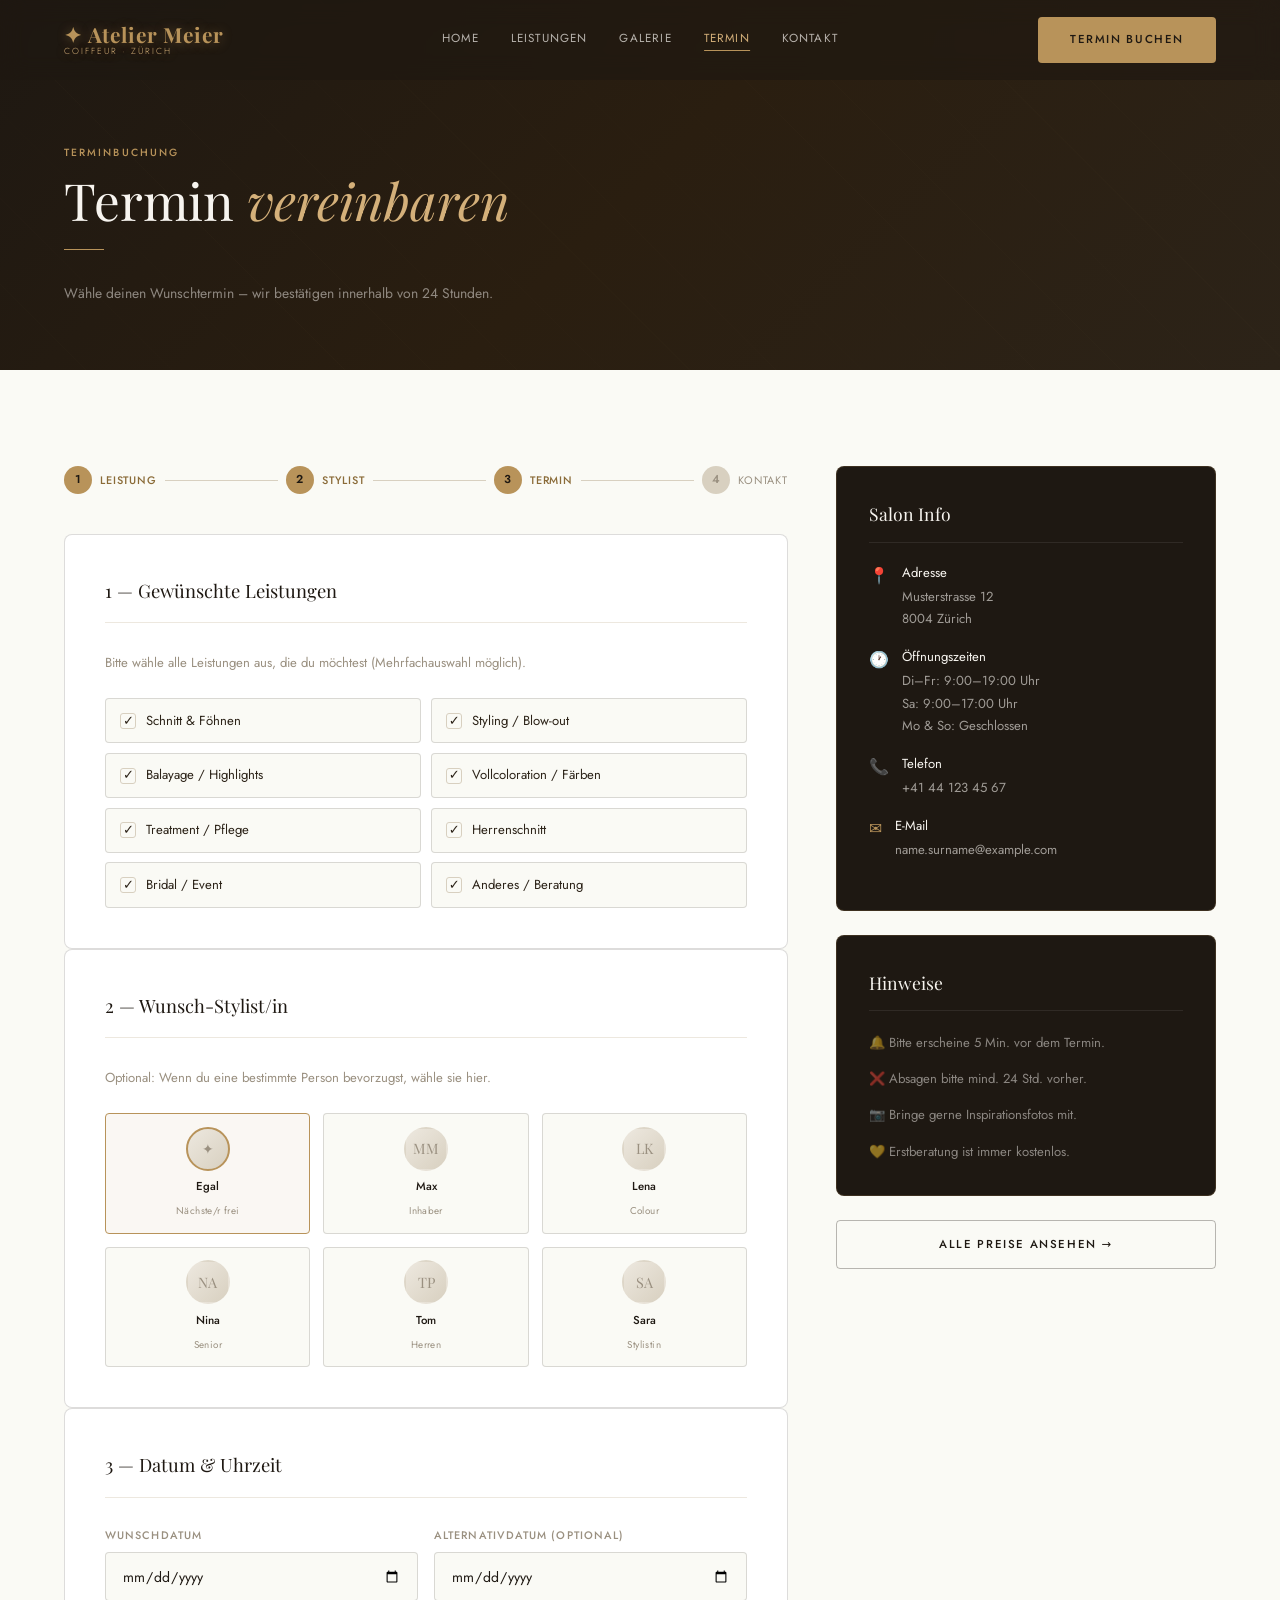
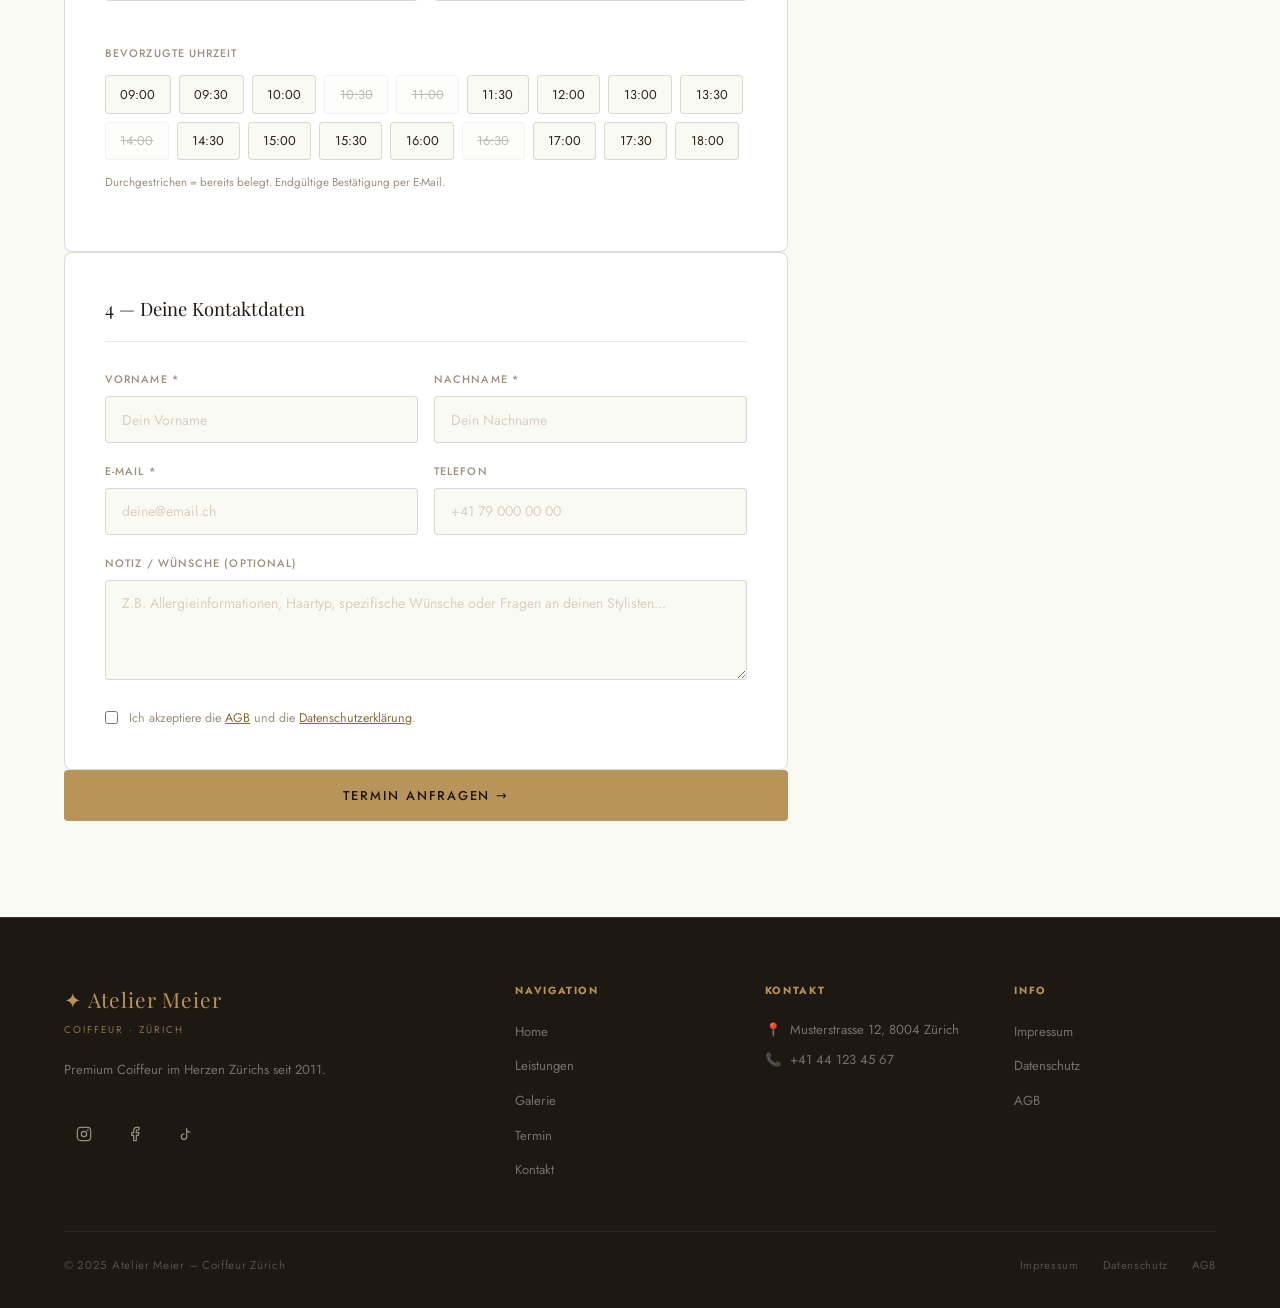
==== commit 4c863313: "Update buchen.html" ====
--- a/buchen.html
+++ b/buchen.html
@@ -356,7 +356,7 @@
           <span class="info-row-icon">✉</span>
           <div class="info-row-text">
             <strong>E-Mail</strong>
-            info@atelier-meier.ch
+            name.surname@example.com
           </div>
         </div>
       </div>
